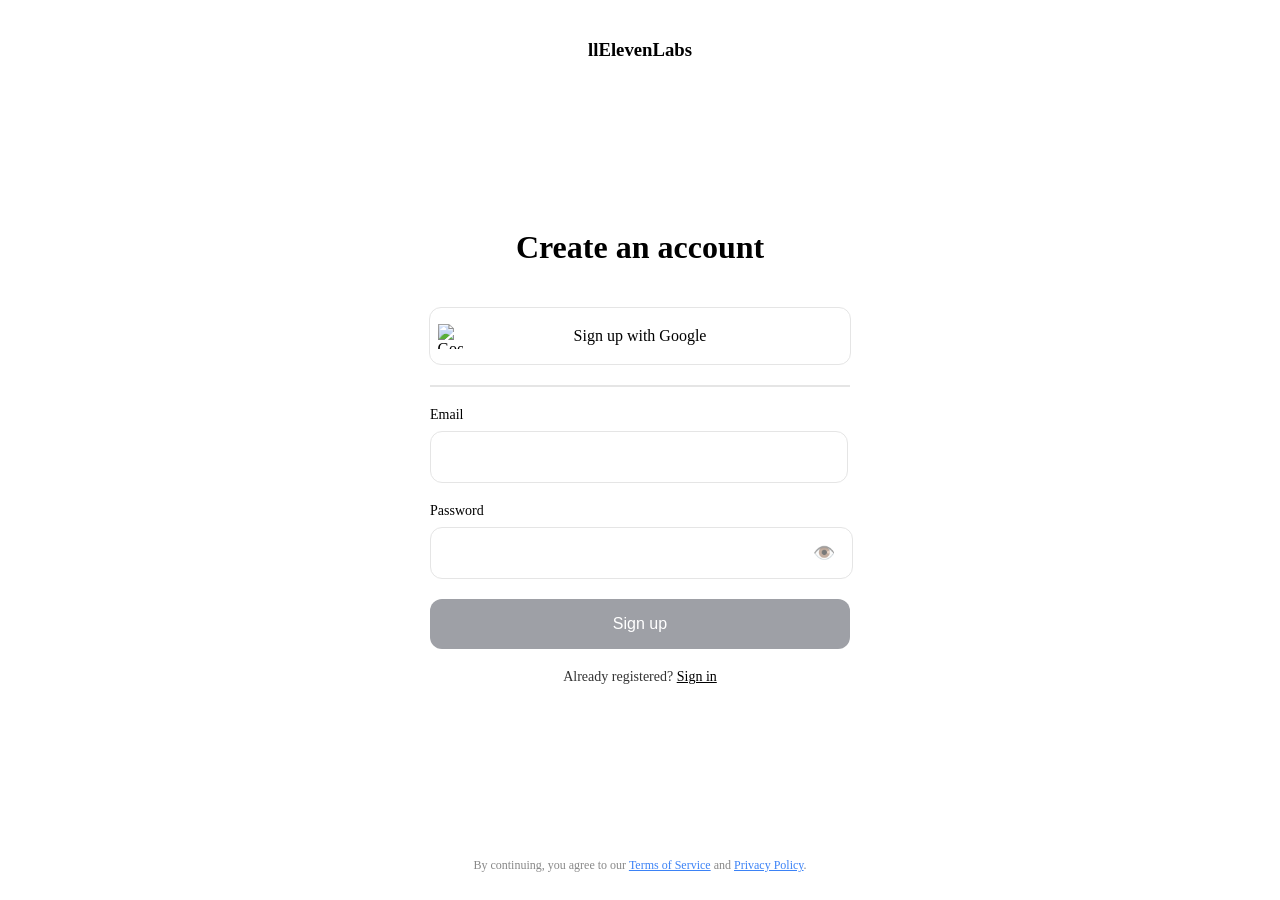
==== Assignment-1-Center-Div/index.html @ 2da1a1c0 "Add README.md for Assignment-1-Center-Div with project description" ====
<!DOCTYPE html>
<html>
<head>
    <title>llElevenLabs | Signup</title>

    <!-- Link CSS -->
    <link rel="stylesheet" href="index.css">

    <!-- Font -->
    <link href="https://fonts.googleapis.com/css2?family=Roboto:wght@400;800&display=swap" rel="stylesheet">
</head>

<body>

    <!-- Top Logo -->
    <div class="top">
        <h3>llElevenLabs</h3>
    </div>

    <br/><br/><br/><br/><br/><br/>

    <!-- Heading -->
    <div class="top">
        <h1>Create an account</h1>
    </div>

    <!-- Google Button -->
    <div class="google-btn">
        <img src="/Users/purushothamrj/Desktop/devcode/100xDevs/html-css-foundations/assets:icons:google.svg" alt="Google">
        <span>Sign up with Google</span>
    </div>

    <!-- Divider -->
    <hr class="divider">

    <!-- Email -->
    <div class="input-group">
        <label>Email</label>
        <input type="email">
    </div>

    <!-- Password -->
    <div class="input-group">
        <label>Password</label>

        <div class="password-box">
            <input type="password" id="password">
            <span class="eye" onclick="togglePassword()">👁️</span>
        </div>
    </div>

    <!-- Sign Up Button -->
    <button class="signup-btn">Sign up</button>

    <!-- Login Text -->
    <p class="login-text">
        Already registered? <a href="#">Sign in</a>
    </p>

    <!-- Terms -->
    <p class="terms-text">
        By continuing, you agree to our 
        <a href="#">Terms of Service</a> and 
        <a href="#">Privacy Policy</a>.
    </p>

</body>
</html>
---- Assignment-1-Center-Div/index.css ----
/* Top Logo */
.top {
    display: flex;
    justify-content: center;
    align-items: center;
    margin-top: 20px;
}

/* Google Button */
.google-btn {
    display: grid;
    grid-template-columns: 40px 1fr 40px;
    align-items: center;

    width: 420px;
    height: 56px;

    border: 1.5px solid #e5e5e5;
    border-radius: 12px;
    background: white;

    margin: 20px auto;
    cursor: pointer;
}

.google-btn img {
    justify-self: center;
    width: 25px;
    height: 25px;
}

.google-btn span {
    text-align: center;
    font-size: 16px;
    font-weight: 500;
}

/* Divider */
.divider {
    width: 420px;
    border: none;
    border-top: 2px solid #e5e5e5;
    margin: 20px auto;
}

/* Input Group */
.input-group {
    width: 420px;
    margin: 20px auto;
}

.input-group label {
    display: block;
    margin-bottom: 8px;
    font-size: 14px;
    font-weight: 500;
}

.input-group input {
    width: 92%;
    height: 50px;

    border: 1.5px solid #e5e5e5;
    border-radius: 12px;

    padding: 0 15px;
    font-size: 14px;
    outline: none;
}

.input-group input:focus {
    border-color: #999;
}

/* Password Box */
.password-box {
    position: relative;
}

.password-box input {
    width: 86%;
    height: 50px;

    border: 1.5px solid #e5e5e5;
    border-radius: 12px;

    padding: 0 45px 0 15px;
    font-size: 14px;
    outline: none;
}

/* Eye Icon */
.eye {
    position: absolute;
    right: 15px;
    top: 50%;
    transform: translateY(-50%);

    font-size: 18px;
    cursor: pointer;
    opacity: 0.6;
}

/* Sign Up Button */
.signup-btn {
    width: 420px;
    height: 50px;

    background: #9ea0a6;
    color: white;

    border: none;
    border-radius: 12px;

    font-size: 16px;
    font-weight: 500;

    display: block;
    margin: 20px auto;

    cursor: pointer;
}

.signup-btn:hover {
    background: #8c8f95;
}

/* Login Text */
.login-text {
    text-align: center;
    font-size: 14px;
    margin-top: 10px;
    color: #333;
}

.login-text a {
    color: black;
    font-weight: 500;
    text-decoration: underline;
}

/* Terms Footer */
.terms-text {
    position: fixed;
    bottom: 0;
    left: 50%;
    transform: translateX(-50%);

    width: 100%;
    max-width: 500px;

    text-align: center;
    padding: 15px 0;

    font-size: 12px;
    color: #888;
    background: #fff;
}

.terms-text a {
    color: #3b82f6;
    text-decoration: underline;
}
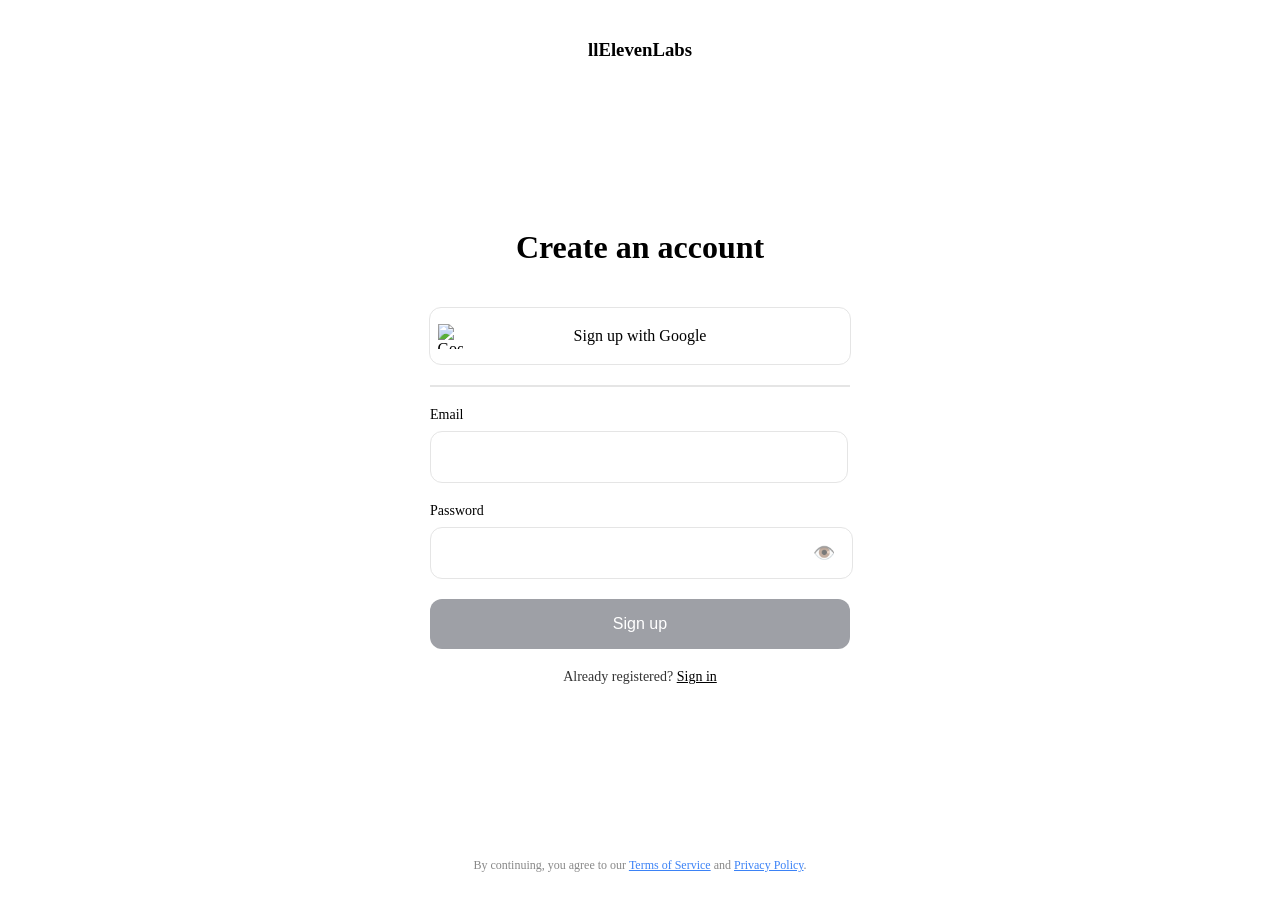
==== commit e1fae0e0: "Initial commit" ====
--- a/Assignment-1-Center-Div/index.html
+++ b/Assignment-1-Center-Div/index.html
@@ -6,63 +6,55 @@
     <!-- Link CSS -->
     <link rel="stylesheet" href="index.css">
 
-    <!-- Font -->
+    <!-- Optional font -->
     <link href="https://fonts.googleapis.com/css2?family=Roboto:wght@400;800&display=swap" rel="stylesheet">
 </head>
 
 <body>
 
     <!-- Top Logo -->
-    <div class="top">
+    <div id="top">
         <h3>llElevenLabs</h3>
     </div>
-
-    <br/><br/><br/><br/><br/><br/>
-
-    <!-- Heading -->
-    <div class="top">
+     <br/>
+     <br/>
+     <br/>
+     <br/>
+     <br/>
+     <br/>
+    <div id="top">
         <h1>Create an account</h1>
     </div>
+    <div class="google-btn">
+    <img src="/Users/purushothamrj/Desktop/devcode/100xDevs/html-css-foundations/assets:icons:google.svg" alt="Google">
+    <span>Sign up with Google</span>
+    </div>
+    <div>
+        <hr class="divider">
+    </div>
+     <div class="input-group">
+    <label>Email</label>
+    <input type="email" placeholder="">
+    </div>
+    <div class="input-group">
+    <label>Password</label>
 
-    <!-- Google Button -->
-    <div class="google-btn">
-        <img src="/Users/purushothamrj/Desktop/devcode/100xDevs/html-css-foundations/assets:icons:google.svg" alt="Google">
-        <span>Sign up with Google</span>
+    <div class="password-box">
+        <input type="password" id="password">
+        <span class="eye" onclick="togglePassword()">👁️</span>
     </div>
-
-    <!-- Divider -->
-    <hr class="divider">
-
-    <!-- Email -->
-    <div class="input-group">
-        <label>Email</label>
-        <input type="email">
-    </div>
-
-    <!-- Password -->
-    <div class="input-group">
-        <label>Password</label>
-
-        <div class="password-box">
-            <input type="password" id="password">
-            <span class="eye" onclick="togglePassword()">👁️</span>
-        </div>
-    </div>
-
     <!-- Sign Up Button -->
-    <button class="signup-btn">Sign up</button>
+     <button class="signup-btn">Sign up</button>
 
     <!-- Login Text -->
     <p class="login-text">
-        Already registered? <a href="#">Sign in</a>
+    Already registered? <a href="#">Sign in</a>
     </p>
-
-    <!-- Terms -->
     <p class="terms-text">
-        By continuing, you agree to our 
-        <a href="#">Terms of Service</a> and 
-        <a href="#">Privacy Policy</a>.
+    By continuing, you agree to our 
+    <a href="#">Terms of Service</a> and 
+    <a href="#">Privacy Policy</a>.
     </p>
-
+</div>
 </body>
-</html>+</html>
--- a/Assignment-1-Center-Div/index.css
+++ b/Assignment-1-Center-Div/index.css
@@ -1,15 +1,12 @@
-/* Top Logo */
-.top {
+#top {
     display: flex;
     justify-content: center;
     align-items: center;
     margin-top: 20px;
 }
-
-/* Google Button */
 .google-btn {
     display: grid;
-    grid-template-columns: 40px 1fr 40px;
+    grid-template-columns: 40px 1fr 40px; /* left | center | right */
     align-items: center;
 
     width: 420px;
@@ -23,32 +20,31 @@
     cursor: pointer;
 }
 
+/* Logo on left */
 .google-btn img {
     justify-self: center;
     width: 25px;
     height: 25px;
 }
 
+/* Text perfectly centered */
 .google-btn span {
     text-align: center;
     font-size: 16px;
     font-weight: 500;
 }
-
-/* Divider */
 .divider {
     width: 420px;
     border: none;
     border-top: 2px solid #e5e5e5;
     margin: 20px auto;
 }
-
-/* Input Group */
 .input-group {
     width: 420px;
     margin: 20px auto;
 }
 
+/* Label (Email text) */
 .input-group label {
     display: block;
     margin-bottom: 8px;
@@ -56,6 +52,7 @@
     font-weight: 500;
 }
 
+/* Input box */
 .input-group input {
     width: 92%;
     height: 50px;
@@ -65,18 +62,30 @@
 
     padding: 0 15px;
     font-size: 14px;
+
     outline: none;
 }
 
+/* Focus effect (when clicked) */
 .input-group input:focus {
     border-color: #999;
 }
+.password-wrapper {
+    position: relative;
+    width: 420px;
+    margin: 0 auto;
+}
 
-/* Password Box */
+.input-group {
+    width: 420px;
+    margin: 20px auto;
+}
+
 .password-box {
     position: relative;
 }
 
+/* Input */
 .password-box input {
     width: 86%;
     height: 50px;
@@ -84,20 +93,21 @@
     border: 1.5px solid #e5e5e5;
     border-radius: 12px;
 
-    padding: 0 45px 0 15px;
+    padding: 0 45px 0 15px; /* space for eye */
     font-size: 14px;
+
     outline: none;
 }
 
-/* Eye Icon */
+/* Eye icon */
 .eye {
     position: absolute;
     right: 15px;
     top: 50%;
     transform: translateY(-50%);
 
+    cursor: pointer;
     font-size: 18px;
-    cursor: pointer;
     opacity: 0.6;
 }
 
@@ -106,7 +116,7 @@
     width: 420px;
     height: 50px;
 
-    background: #9ea0a6;
+    background: #9ea0a6;   /* gray color */
     color: white;
 
     border: none;
@@ -121,25 +131,30 @@
     cursor: pointer;
 }
 
+/* Optional hover */
 .signup-btn:hover {
     background: #8c8f95;
 }
 
-/* Login Text */
+/* Login text */
 .login-text {
     text-align: center;
     font-size: 14px;
-    margin-top: 10px;
     color: #333;
 }
 
+/* Link */
 .login-text a {
     color: black;
     font-weight: 500;
     text-decoration: underline;
 }
-
-/* Terms Footer */
+/* Login text (normal position) */
+.login-text {
+    text-align: center;
+    font-size: 14px;
+    margin-top: 10px;
+}
 .terms-text {
     position: fixed;
     bottom: 0;
@@ -147,7 +162,7 @@
     transform: translateX(-50%);
 
     width: 100%;
-    max-width: 500px;
+    max-width: 500px;   /* keeps it aligned with your form */
 
     text-align: center;
     padding: 15px 0;
@@ -157,6 +172,7 @@
     background: #fff;
 }
 
+/* Links */
 .terms-text a {
     color: #3b82f6;
     text-decoration: underline;
